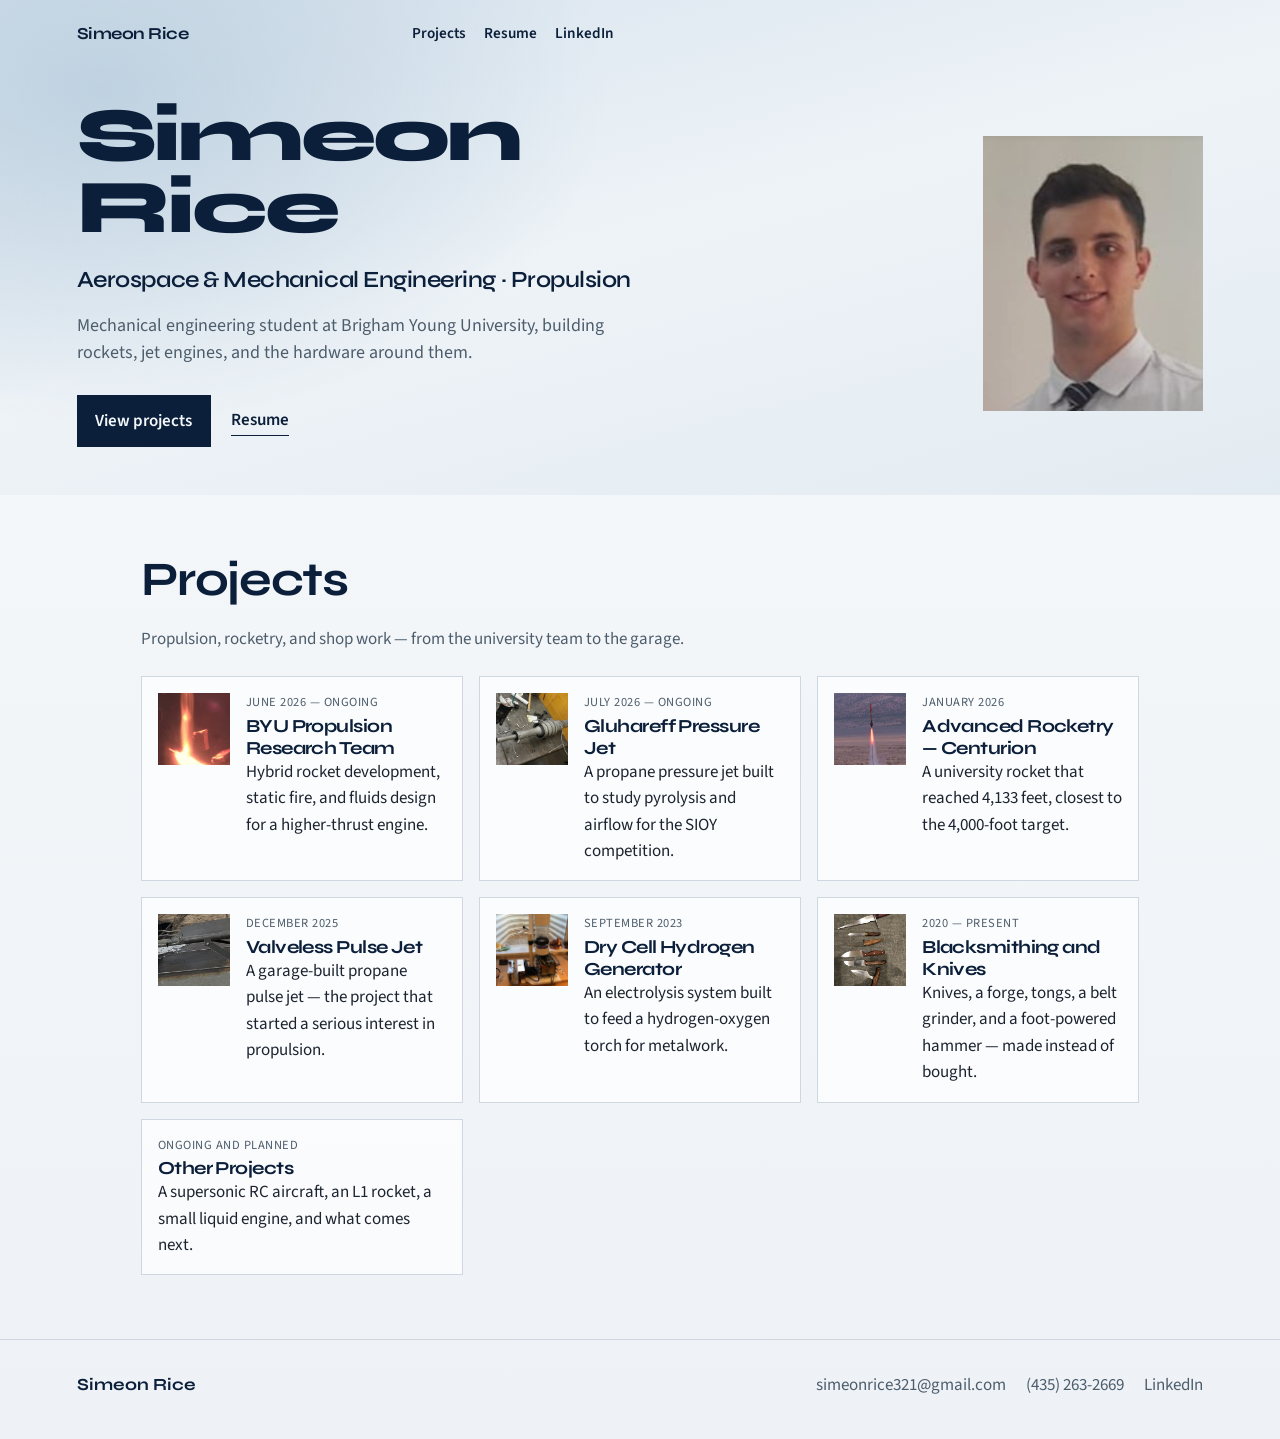
==== index.html @ 940af979 "Add a responsive portfolio with smaller project photos and cards. Each project is a card with a thum" ====
<!DOCTYPE html>
<html lang="en">
<head>
  <meta charset="utf-8">
  <meta name="viewport" content="width=device-width, initial-scale=1">
  <title>Simeon Rice — Engineering Project Portfolio</title>
  <meta name="description" content="Engineering project portfolio of Simeon Rice, a mechanical engineering student at Brigham Young University focused on aerospace and propulsion.">
  <link rel="preconnect" href="https://fonts.googleapis.com">
  <link rel="preconnect" href="https://fonts.gstatic.com" crossorigin>
  <link href="https://fonts.googleapis.com/css2?family=Source+Sans+3:wght@400;600&family=Syne:wght@600;700;800&display=swap" rel="stylesheet">
  <link rel="stylesheet" href="css/styles.css">
</head>
<body class="home">
  <a class="skip" href="#main">Skip to content</a>
  <header class="site-header">
    <a class="brand" href="index.html">Simeon Rice</a>
    <nav class="site-nav" aria-label="Primary">
      <a href="#projects">Projects</a>
      <a href="assets/resume/Simeon-Rice-Resume-2026.pdf" download>Resume</a>
      <a href="https://www.linkedin.com/in/simeon-rice-293456404" target="_blank" rel="noopener noreferrer">LinkedIn</a>
    </nav>
  </header>

  <main id="main">
    <section class="hero">
      <div class="hero-copy">
        <h1>Simeon Rice</h1>
        <p class="headline">Aerospace &amp; Mechanical Engineering · Propulsion</p>
        <p class="support">Mechanical engineering student at Brigham Young University, building rockets, jet engines, and the hardware around them.</p>
        <div class="cta">
          <a class="primary" href="#projects">View projects</a>
          <a class="secondary" href="assets/resume/Simeon-Rice-Resume-2026.pdf" download>Resume</a>
        </div>
      </div>
      <div class="hero-media">
        <img src="assets/images/headshot.png" width="432" height="508" alt="Portrait of Simeon Rice">
      </div>
    </section>

    <section class="projects" id="projects">
      <div class="section-intro">
        <h2>Projects</h2>
        <p>Propulsion, rocketry, and shop work — from the university team to the garage.</p>
      </div>
      <ol class="project-list">
        <li class="reveal">
          <a class="project-card" href="projects/byu-propulsion.html">
            <img src="assets/images/projects/byu-propulsion/03.jpeg" width="791" height="1162" alt="Close view of a hybrid rocket plume during a static fire">
            <div>
              <p class="when">June 2026 — Ongoing</p>
              <h3>BYU Propulsion Research Team</h3>
              <p>Hybrid rocket development, static fire, and fluids design for a higher-thrust engine.</p>
            </div>
          </a>
        </li>
        <li class="reveal">
          <a class="project-card" href="projects/gluhareff-pressure-jet.html">
            <img src="assets/images/projects/gluhareff/01.jpeg" width="1400" height="815" alt="Gluhareff pressure jet on a workbench with fuel lines and a heating coil">
            <div>
              <p class="when">July 2026 — Ongoing</p>
              <h3>Gluhareff Pressure Jet</h3>
              <p>A propane pressure jet built to study pyrolysis and airflow for the SIOY competition.</p>
            </div>
          </a>
        </li>
        <li class="reveal">
          <a class="project-card" href="projects/advanced-rocketry.html">
            <img src="assets/images/projects/advanced-rocketry/03.jpeg" width="852" height="1400" alt="Centurion lifting off from a desert launch rail">
            <div>
              <p class="when">January 2026</p>
              <h3>Advanced Rocketry — Centurion</h3>
              <p>A university rocket that reached 4,133 feet, closest to the 4,000-foot target.</p>
            </div>
          </a>
        </li>
        <li class="reveal">
          <a class="project-card" href="projects/pulse-jet.html">
            <img src="assets/images/projects/pulse-jet/02.jpeg" width="1400" height="523" alt="Valveless pulse jet mounted on a test stand">
            <div>
              <p class="when">December 2025</p>
              <h3>Valveless Pulse Jet</h3>
              <p>A garage-built propane pulse jet — the project that started a serious interest in propulsion.</p>
            </div>
          </a>
        </li>
        <li class="reveal">
          <a class="project-card" href="projects/hydrogen-generator.html">
            <img src="assets/images/projects/hydrogen/02.jpeg" width="1197" height="1337" alt="Dry cell hydrogen generator with power supply and bubbler">
            <div>
              <p class="when">September 2023</p>
              <h3>Dry Cell Hydrogen Generator</h3>
              <p>An electrolysis system built to feed a hydrogen-oxygen torch for metalwork.</p>
            </div>
          </a>
        </li>
        <li class="reveal">
          <a class="project-card" href="projects/blacksmithing.html">
            <img src="assets/images/projects/blacksmithing/04.jpeg" width="1050" height="1400" alt="A set of hand-forged knives laid out on carpet">
            <div>
              <p class="when">2020 — Present</p>
              <h3>Blacksmithing and Knives</h3>
              <p>Knives, a forge, tongs, a belt grinder, and a foot-powered hammer — made instead of bought.</p>
            </div>
          </a>
        </li>
        <li class="reveal">
          <a class="project-card" href="projects/other-projects.html">
            <div>
              <p class="when">Ongoing and planned</p>
              <h3>Other Projects</h3>
              <p>A supersonic RC aircraft, an L1 rocket, a small liquid engine, and what comes next.</p>
            </div>
          </a>
        </li>
      </ol>
    </section>
  </main>

  <footer class="site-footer">
    <p>Simeon Rice</p>
    <nav aria-label="Contact">
      <a href="mailto:simeonrice321@gmail.com">simeonrice321@gmail.com</a>
      <a href="tel:+14352632669">(435) 263-2669</a>
      <a href="https://www.linkedin.com/in/simeon-rice-293456404" target="_blank" rel="noopener noreferrer">LinkedIn</a>
    </nav>
  </footer>
  <script src="js/main.js"></script>
</body>
</html>
---- css/styles.css ----
:root {
  --navy: #0b1f3a;
  --ink: #1c2430;
  --steel: #4d5d6c;
  --accent: #1a4a78;
  --line: #cfd8e1;
  --paper: #f3f6f8;
  --wash: #e6edf3;
  --header: 4.25rem;
}

*,
*::before,
*::after {
  box-sizing: border-box;
}

html {
  scroll-behavior: smooth;
  overflow-x: clip;
}

body {
  margin: 0;
  color: var(--ink);
  font-family: "Source Sans 3", "Segoe UI", sans-serif;
  font-size: 1.0625rem;
  line-height: 1.55;
  background:
    radial-gradient(900px 520px at 100% -8%, rgba(176, 198, 216, 0.55), transparent 58%),
    radial-gradient(700px 420px at -10% 20%, rgba(190, 208, 222, 0.4), transparent 50%),
    linear-gradient(180deg, #f7f9fb 0%, #eef2f6 100%);
}

img {
  max-width: 100%;
}

p,
h1,
h2,
h3,
li {
  overflow-wrap: break-word;
}

a {
  color: var(--accent);
}

a:focus-visible,
button:focus-visible {
  outline: 2px solid var(--navy);
  outline-offset: 3px;
}

.skip {
  position: absolute;
  left: 1rem;
  top: -4rem;
  background: var(--navy);
  color: var(--paper);
  padding: 0.5rem 0.8rem;
  z-index: 40;
}

.skip:focus {
  top: 0.75rem;
}

.site-header {
  position: fixed;
  inset: 0 0 auto 0;
  z-index: 30;
  display: flex;
  align-items: center;
  justify-content: space-between;
  gap: 1rem;
  min-height: var(--header);
  padding: 0.75rem 6vw;
  background: linear-gradient(to bottom, rgba(243, 246, 248, 0.94), rgba(243, 246, 248, 0));
}

.site-header.is-stuck {
  background: rgba(243, 246, 248, 0.94);
  border-bottom: 1px solid var(--line);
  backdrop-filter: blur(10px);
}

.brand {
  font-family: Syne, sans-serif;
  font-weight: 700;
  letter-spacing: -0.03em;
  color: var(--navy);
  text-decoration: none;
  font-size: 1.05rem;
}

.site-nav {
  display: flex;
  flex-wrap: wrap;
  gap: 0.35rem 1.15rem;
}

.site-nav a {
  position: relative;
  color: var(--navy);
  text-decoration: none;
  font-weight: 600;
  font-size: 0.95rem;
}

.site-nav a::after {
  content: "";
  position: absolute;
  left: 0;
  bottom: -0.2rem;
  width: 100%;
  height: 1px;
  background: var(--navy);
  transform: scaleX(0);
  transform-origin: left;
  transition: transform 0.25s ease;
}

.site-nav a:hover::after,
.site-nav a:focus-visible::after {
  transform: scaleX(1);
}

.hero {
  min-height: 0;
  display: grid;
  grid-template-columns: minmax(0, 1fr) auto;
  align-items: center;
  gap: clamp(1.25rem, 4vw, 3rem);
  padding: calc(var(--header) + 2rem) clamp(1.25rem, 6vw, 6rem) 3rem;
  background:
    radial-gradient(720px 480px at 8% 18%, rgba(186, 206, 222, 0.85), transparent 70%),
    linear-gradient(165deg, #d7e3ee 0%, #eef3f7 48%, #e3ebf2 100%);
}

.hero-copy {
  display: flex;
  flex-direction: column;
  justify-content: center;
  min-width: 0;
  max-width: 40rem;
}

.hero-copy h1 {
  margin: 0;
  font-family: Syne, sans-serif;
  font-weight: 800;
  font-size: clamp(2.4rem, 6vw, 4.75rem);
  line-height: 0.95;
  letter-spacing: -0.045em;
  color: var(--navy);
}

.hero-copy .headline {
  margin: 1.1rem 0 0;
  font-family: Syne, sans-serif;
  font-weight: 600;
  font-size: clamp(1.15rem, 2vw, 1.45rem);
  letter-spacing: -0.02em;
  color: var(--navy);
}

.hero-copy .support {
  margin: 0.85rem 0 0;
  max-width: 34rem;
  color: var(--steel);
  font-size: 1.125rem;
}

.cta {
  display: flex;
  flex-wrap: wrap;
  align-items: center;
  gap: 1.25rem;
  margin-top: 1.75rem;
}

.cta .primary,
.cta .secondary {
  font-weight: 600;
  text-decoration: none;
}

.cta .primary {
  background: var(--navy);
  color: #f4f7fa;
  padding: 0.8rem 1.15rem;
}

.cta .primary:hover {
  background: var(--accent);
}

.cta .secondary {
  color: var(--navy);
  border-bottom: 1px solid currentColor;
  padding-bottom: 0.1rem;
}

.hero-media {
  width: min(220px, 36vw);
  aspect-ratio: 4 / 5;
}

.hero-media img {
  display: block;
  width: 100%;
  height: 100%;
  object-fit: cover;
  object-position: center 18%;
}

.hero-copy > * {
  animation: rise 0.7s ease both;
}

.hero-copy > *:nth-child(2) { animation-delay: 0.08s; }
.hero-copy > *:nth-child(3) { animation-delay: 0.16s; }
.hero-copy > *:nth-child(4) { animation-delay: 0.24s; }

@keyframes rise {
  from {
    opacity: 0;
    transform: translateY(14px);
  }
  to {
    opacity: 1;
    transform: none;
  }
}

.projects {
  padding: 3rem clamp(1.25rem, 6vw, 6rem) 4rem;
  max-width: 72rem;
  margin: 0 auto;
}

.section-intro h2,
.page-title h1,
.block h2 {
  font-family: Syne, sans-serif;
  letter-spacing: -0.03em;
  color: var(--navy);
}

.section-intro h2 {
  margin: 0;
  font-size: clamp(2rem, 4vw, 3rem);
}

.section-intro p {
  margin: 0.5rem 0 0;
  max-width: 36rem;
  color: var(--steel);
}

.project-list {
  list-style: none;
  margin: 1.5rem 0 0;
  padding: 0;
  display: grid;
  grid-template-columns: repeat(auto-fit, minmax(min(100%, 280px), 1fr));
  gap: 1rem;
}

.project-card {
  display: grid;
  grid-template-columns: 4.5rem minmax(0, 1fr);
  gap: 0.85rem 1rem;
  align-items: start;
  height: 100%;
  padding: 1rem;
  background: rgba(255, 255, 255, 0.72);
  border: 1px solid var(--line);
  color: inherit;
  text-decoration: none;
}

.project-card img {
  width: 4.5rem;
  height: 4.5rem;
  object-fit: cover;
  display: block;
  background: var(--wash);
  transition: opacity 0.25s ease;
}

.project-card:not(:has(img)) {
  grid-template-columns: 1fr;
}

.project-card:hover img,
.gallery img:hover {
  opacity: 0.86;
}

.project-card .when,
.meta {
  margin: 0;
  color: var(--steel);
  font-size: 0.78rem;
  letter-spacing: 0.04em;
  text-transform: uppercase;
}

.project-card h3 {
  margin: 0.15rem 0 0;
  font-family: Syne, sans-serif;
  font-size: 1.15rem;
  line-height: 1.2;
  letter-spacing: -0.03em;
  color: var(--navy);
  font-weight: 700;
}

.project-card:hover h3 {
  color: var(--accent);
}

.project-card p:last-child {
  grid-column: 1 / -1;
  margin: 0;
  color: var(--ink);
}

.js .reveal {
  opacity: 0;
  transform: translateY(14px);
  transition: opacity 0.6s ease, transform 0.6s ease;
}

.js .reveal.is-in {
  opacity: 1;
  transform: none;
}

.page {
  padding: calc(var(--header) + 1.75rem) clamp(1.25rem, 6vw, 6rem) 3.5rem;
  max-width: 72rem;
  margin: 0 auto;
  width: 100%;
}

.page-title {
  display: flex;
  align-items: center;
  gap: 0.9rem;
  min-width: 0;
}

.page-thumb {
  width: 4.25rem;
  height: 4.25rem;
  object-fit: cover;
  flex: 0 0 auto;
  background: var(--wash);
}

.page-title h1 {
  margin: 0.2rem 0 0;
  font-size: clamp(1.65rem, 4vw, 2.6rem);
  line-height: 1.05;
}

.page > .support {
  margin: 1rem 0 0;
  max-width: 40rem;
  color: var(--steel);
}

.gallery {
  display: grid;
  grid-template-columns: repeat(auto-fill, minmax(min(100%, 9.5rem), 1fr));
  gap: 0.6rem;
  margin: 1.5rem 0 0;
}

.gallery figure {
  margin: 0;
  background: var(--wash);
  min-width: 0;
}

.gallery img {
  width: 100%;
  height: 8.5rem;
  object-fit: cover;
  display: block;
  cursor: zoom-in;
  transition: opacity 0.25s ease;
}

.gallery.dense img {
  height: 7.5rem;
}

.narrative {
  margin: 1.75rem 0 0;
  padding: 0;
  max-width: 46rem;
  list-style: none;
}

.narrative li {
  position: relative;
  padding-left: 1.1rem;
  margin: 0 0 0.95rem;
}

.narrative li::before {
  content: "";
  position: absolute;
  left: 0;
  top: 0.65em;
  width: 0.4rem;
  height: 1px;
  background: var(--navy);
}

.blocks {
  margin-top: 2rem;
  display: grid;
  gap: 2rem;
}

.block h2 {
  margin: 0 0 0.75rem;
  font-size: 1.6rem;
}

.block ol {
  margin: 0;
  padding: 0;
  list-style: none;
  counter-reset: item;
  max-width: 46rem;
}

.block li {
  counter-increment: item;
  margin: 0 0 1.15rem;
}

.block li::before {
  content: counter(item) ".";
  font-family: Syne, sans-serif;
  color: var(--navy);
  margin-right: 0.45rem;
}

.closing {
  max-width: 44rem;
  color: var(--ink);
}

.pager {
  display: flex;
  justify-content: space-between;
  gap: 1.5rem;
  margin-top: 3rem;
  padding-top: 1.2rem;
  border-top: 1px solid var(--line);
}

.pager a {
  display: flex;
  flex-direction: column;
  gap: 0.15rem;
  max-width: min(46%, 16rem);
  min-width: 0;
  color: var(--navy);
  text-decoration: none;
  font-family: Syne, sans-serif;
  font-weight: 700;
  letter-spacing: -0.02em;
}

.pager a.next {
  margin-left: auto;
  text-align: right;
}

.pager small {
  font-family: "Source Sans 3", sans-serif;
  font-weight: 600;
  letter-spacing: 0.08em;
  text-transform: uppercase;
  font-size: 0.72rem;
  color: var(--steel);
}

.pager a:hover {
  color: var(--accent);
}

.site-footer {
  padding: 2rem 6vw 2.5rem;
  border-top: 1px solid var(--line);
  color: var(--steel);
  display: flex;
  flex-wrap: wrap;
  gap: 0.75rem 1.5rem;
  align-items: baseline;
  justify-content: space-between;
}

.site-footer p {
  margin: 0;
  font-family: Syne, sans-serif;
  color: var(--navy);
  font-weight: 700;
}

.site-footer nav {
  display: flex;
  flex-wrap: wrap;
  gap: 0.75rem 1.25rem;
}

.site-footer a {
  color: var(--steel);
  text-decoration: none;
}

.site-footer a:hover {
  color: var(--navy);
}

dialog.lightbox {
  border: 0;
  padding: 0;
  background: transparent;
  max-width: min(1100px, 94vw);
  display: flex;
  flex-direction: column;
  align-items: flex-end;
  gap: 0.45rem;
}

dialog.lightbox::backdrop {
  background: rgba(11, 31, 58, 0.82);
}

dialog.lightbox img {
  display: block;
  max-width: min(92vw, 1100px);
  max-height: 82vh;
  width: auto;
  height: auto;
  margin: 0 auto;
  background: var(--wash);
  object-fit: contain;
}

dialog.lightbox button {
  border: 0;
  background: transparent;
  color: #f4f7fa;
  font: inherit;
  cursor: pointer;
  padding: 0;
}

@media (min-width: 981px) {
  body.home .site-header:not(.is-stuck) {
    width: 54%;
    right: auto;
    background: transparent;
    border-bottom: 0;
  }
}

@media (max-width: 980px) {
  .hero {
    grid-template-columns: 1fr;
    justify-items: start;
    padding-top: calc(var(--header) + 1.25rem);
  }

  .hero-media {
    order: -1;
    width: min(160px, 42vw);
  }

  .hero-copy {
    padding: 0;
  }

  .site-header {
    background: rgba(243, 246, 248, 0.96);
    border-bottom: 1px solid var(--line);
    align-items: center;
  }

  .projects,
  .page,
  .site-header,
  .site-footer {
    padding-left: 1.25rem;
    padding-right: 1.25rem;
  }

  .project-card {
    grid-template-columns: 3.75rem minmax(0, 1fr);
  }

  .project-card img {
    width: 3.75rem;
    height: 3.75rem;
  }
}

@media (max-width: 560px) {
  .pager {
    flex-direction: column;
    align-items: stretch;
  }

  .pager a,
  .pager a.next {
    max-width: 100%;
    margin-left: 0;
    text-align: left;
  }
}

@media (max-width: 560px) {
  .site-header {
    align-items: flex-start;
    flex-direction: column;
    padding-top: 0.7rem;
    padding-bottom: 0.7rem;
  }

  :root {
    --header: 5.6rem;
  }
}

@media (prefers-reduced-motion: reduce) {
  html {
    scroll-behavior: auto;
  }

  .hero-copy > *,
  .js .reveal,
  .site-nav a::after,
  .project-list img,
  .gallery img {
    animation: none;
    transition: none;
    opacity: 1;
    transform: none;
  }
}
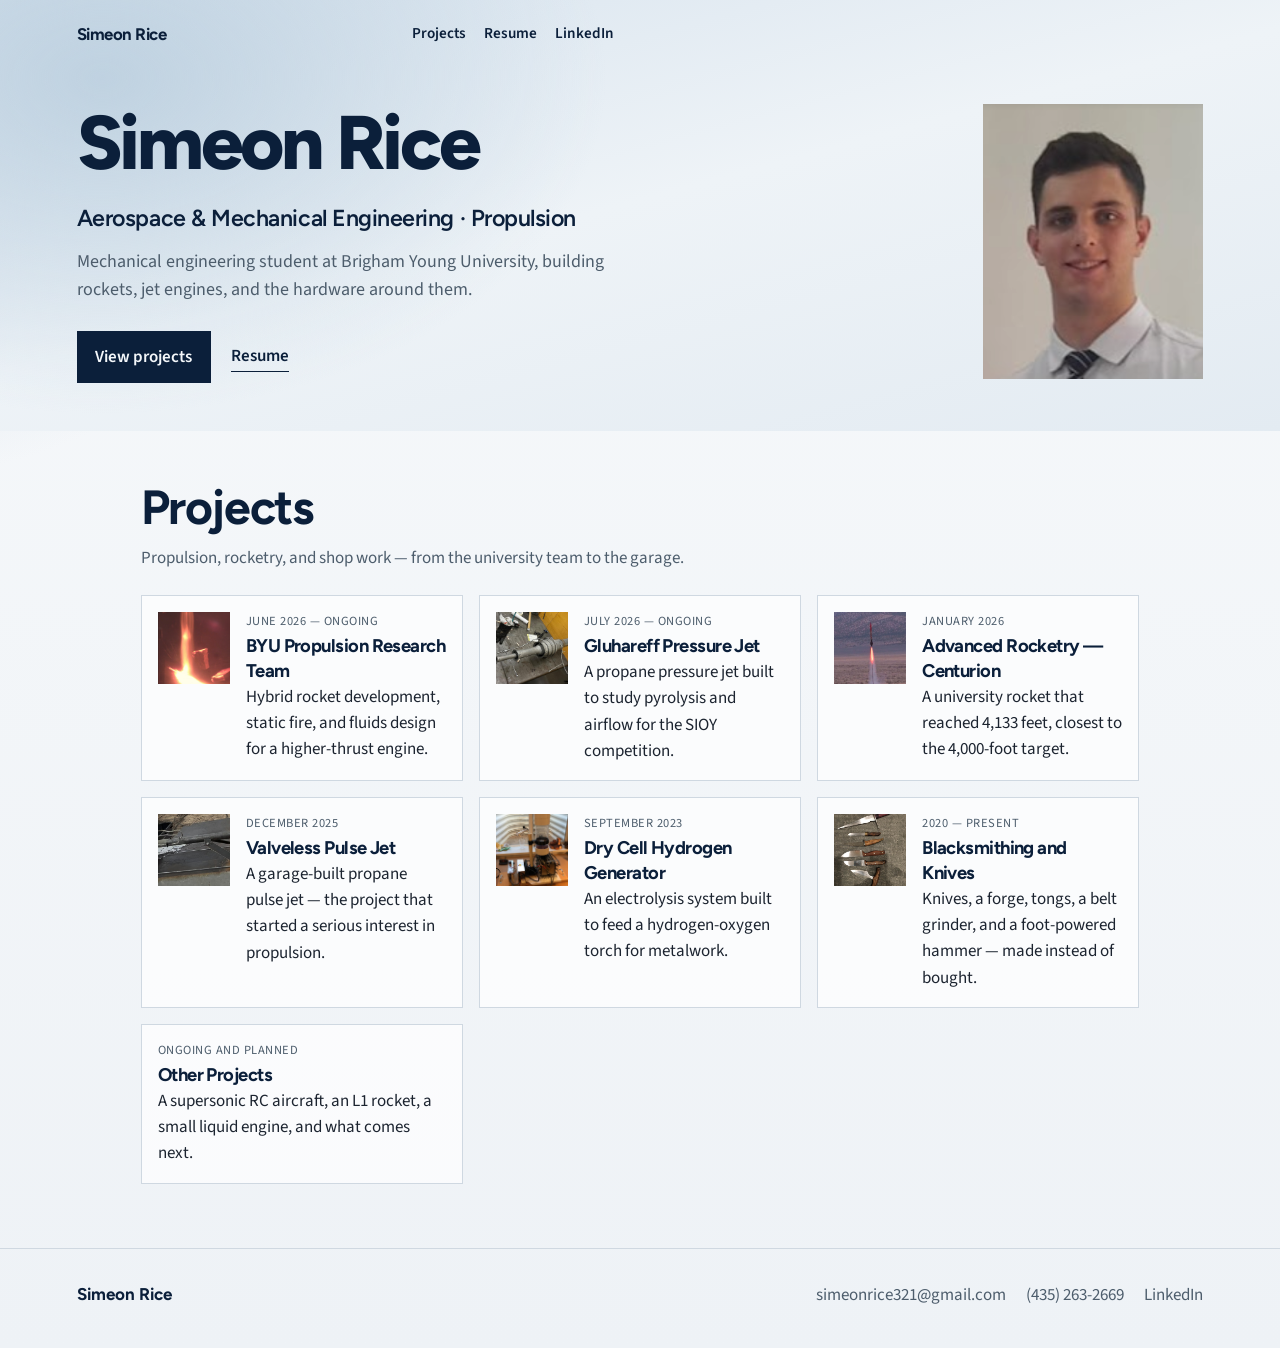
==== commit 364c726e: "Switch headings to a font that keeps the g intact and publish the updated resume. Co-authored-by: Cu" ====
--- a/index.html
+++ b/index.html
@@ -7,7 +7,7 @@
   <meta name="description" content="Engineering project portfolio of Simeon Rice, a mechanical engineering student at Brigham Young University focused on aerospace and propulsion.">
   <link rel="preconnect" href="https://fonts.googleapis.com">
   <link rel="preconnect" href="https://fonts.gstatic.com" crossorigin>
-  <link href="https://fonts.googleapis.com/css2?family=Source+Sans+3:wght@400;600&family=Syne:wght@600;700;800&display=swap" rel="stylesheet">
+  <link href="https://fonts.googleapis.com/css2?family=Figtree:wght@600;700;800&family=Source+Sans+3:wght@400;600&display=swap" rel="stylesheet">
   <link rel="stylesheet" href="css/styles.css">
 </head>
 <body class="home">
--- a/css/styles.css
+++ b/css/styles.css
@@ -88,7 +88,7 @@
 }
 
 .brand {
-  font-family: Syne, sans-serif;
+  font-family: Figtree, sans-serif;
   font-weight: 700;
   letter-spacing: -0.03em;
   color: var(--navy);
@@ -150,20 +150,21 @@
 
 .hero-copy h1 {
   margin: 0;
-  font-family: Syne, sans-serif;
+  font-family: Figtree, sans-serif;
   font-weight: 800;
   font-size: clamp(2.4rem, 6vw, 4.75rem);
-  line-height: 0.95;
+  line-height: 1.12;
   letter-spacing: -0.045em;
   color: var(--navy);
 }
 
 .hero-copy .headline {
   margin: 1.1rem 0 0;
-  font-family: Syne, sans-serif;
+  font-family: Figtree, sans-serif;
   font-weight: 600;
   font-size: clamp(1.15rem, 2vw, 1.45rem);
   letter-spacing: -0.02em;
+  line-height: 1.35;
   color: var(--navy);
 }
 
@@ -245,7 +246,7 @@
 .section-intro h2,
 .page-title h1,
 .block h2 {
-  font-family: Syne, sans-serif;
+  font-family: Figtree, sans-serif;
   letter-spacing: -0.03em;
   color: var(--navy);
 }
@@ -253,6 +254,7 @@
 .section-intro h2 {
   margin: 0;
   font-size: clamp(2rem, 4vw, 3rem);
+  line-height: 1.2;
 }
 
 .section-intro p {
@@ -312,9 +314,9 @@
 
 .project-card h3 {
   margin: 0.15rem 0 0;
-  font-family: Syne, sans-serif;
+  font-family: Figtree, sans-serif;
   font-size: 1.15rem;
-  line-height: 1.2;
+  line-height: 1.35;
   letter-spacing: -0.03em;
   color: var(--navy);
   font-weight: 700;
@@ -366,7 +368,7 @@
 .page-title h1 {
   margin: 0.2rem 0 0;
   font-size: clamp(1.65rem, 4vw, 2.6rem);
-  line-height: 1.05;
+  line-height: 1.25;
 }
 
 .page > .support {
@@ -450,7 +452,7 @@
 
 .block li::before {
   content: counter(item) ".";
-  font-family: Syne, sans-serif;
+  font-family: Figtree, sans-serif;
   color: var(--navy);
   margin-right: 0.45rem;
 }
@@ -477,7 +479,7 @@
   min-width: 0;
   color: var(--navy);
   text-decoration: none;
-  font-family: Syne, sans-serif;
+  font-family: Figtree, sans-serif;
   font-weight: 700;
   letter-spacing: -0.02em;
 }
@@ -513,7 +515,7 @@
 
 .site-footer p {
   margin: 0;
-  font-family: Syne, sans-serif;
+  font-family: Figtree, sans-serif;
   color: var(--navy);
   font-weight: 700;
 }
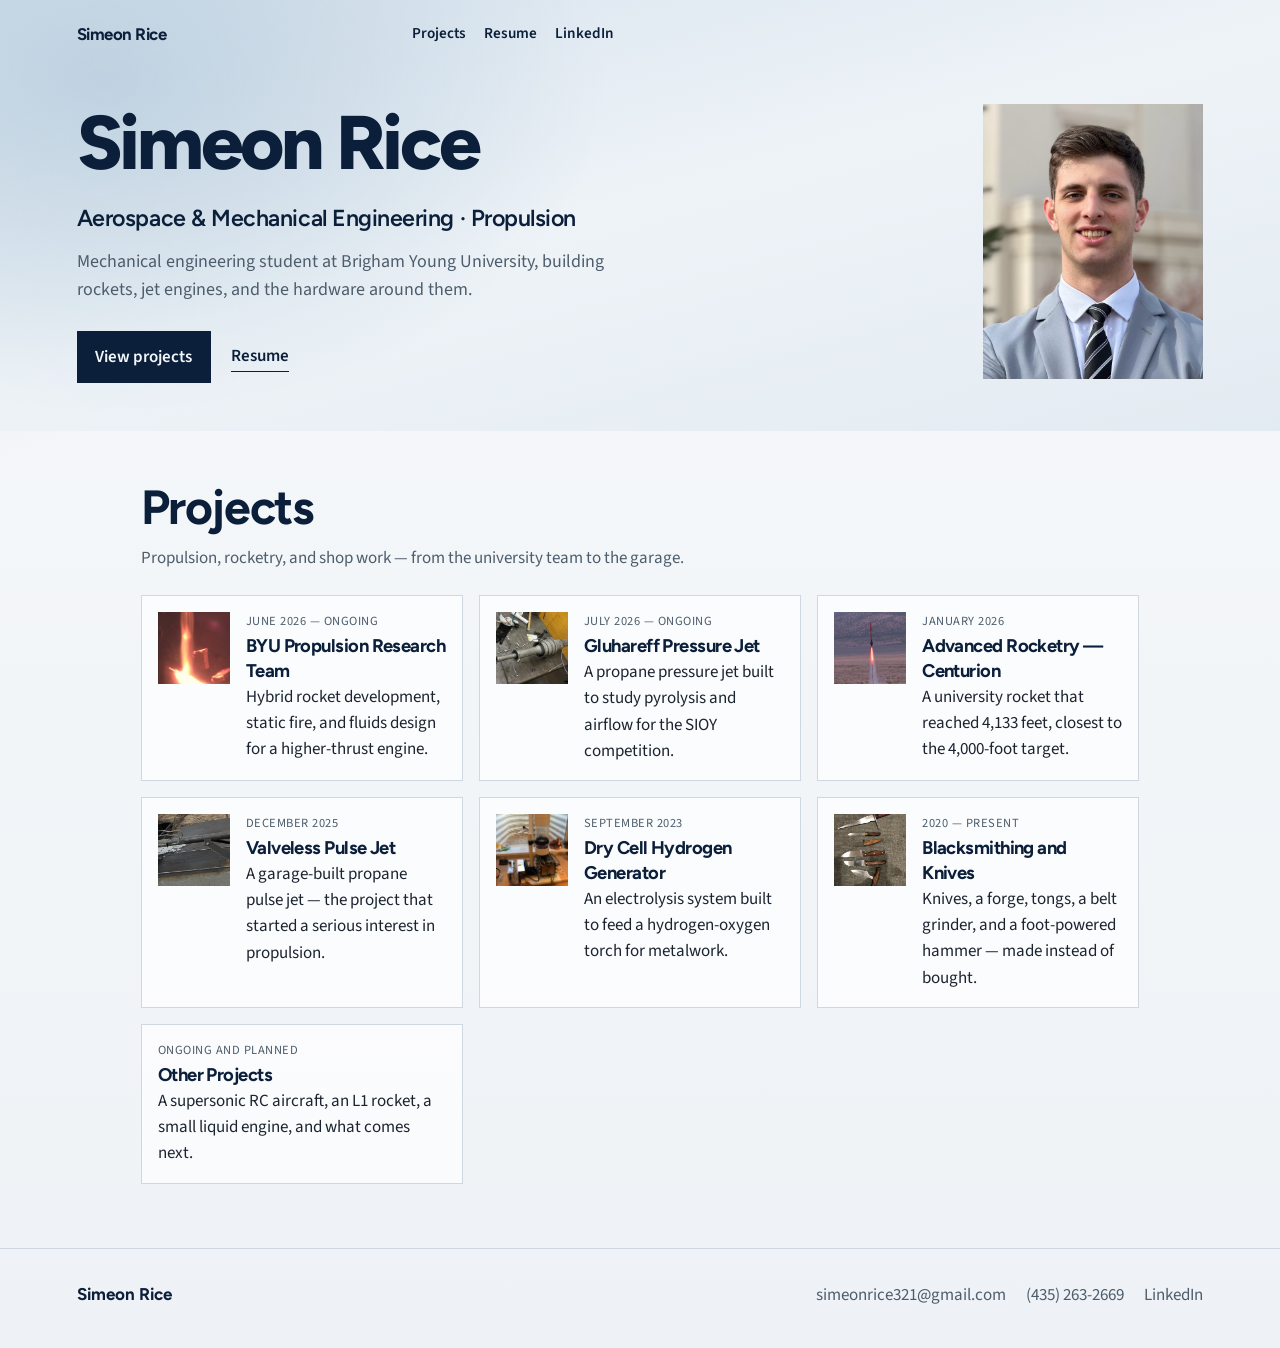
==== commit 3eaac502: "Use the new portrait as the portfolio cover photo. Co-authored-by: Cursor <cursoragent@cursor.com>" ====
--- a/index.html
+++ b/index.html
@@ -33,7 +33,7 @@
         </div>
       </div>
       <div class="hero-media">
-        <img src="assets/images/headshot.png" width="432" height="508" alt="Portrait of Simeon Rice">
+        <img src="assets/images/headshot.png" width="814" height="833" alt="Portrait of Simeon Rice">
       </div>
     </section>
 
--- a/css/styles.css
+++ b/css/styles.css
@@ -215,7 +215,7 @@
   width: 100%;
   height: 100%;
   object-fit: cover;
-  object-position: center 18%;
+  object-position: center center;
 }
 
 .hero-copy > * {
